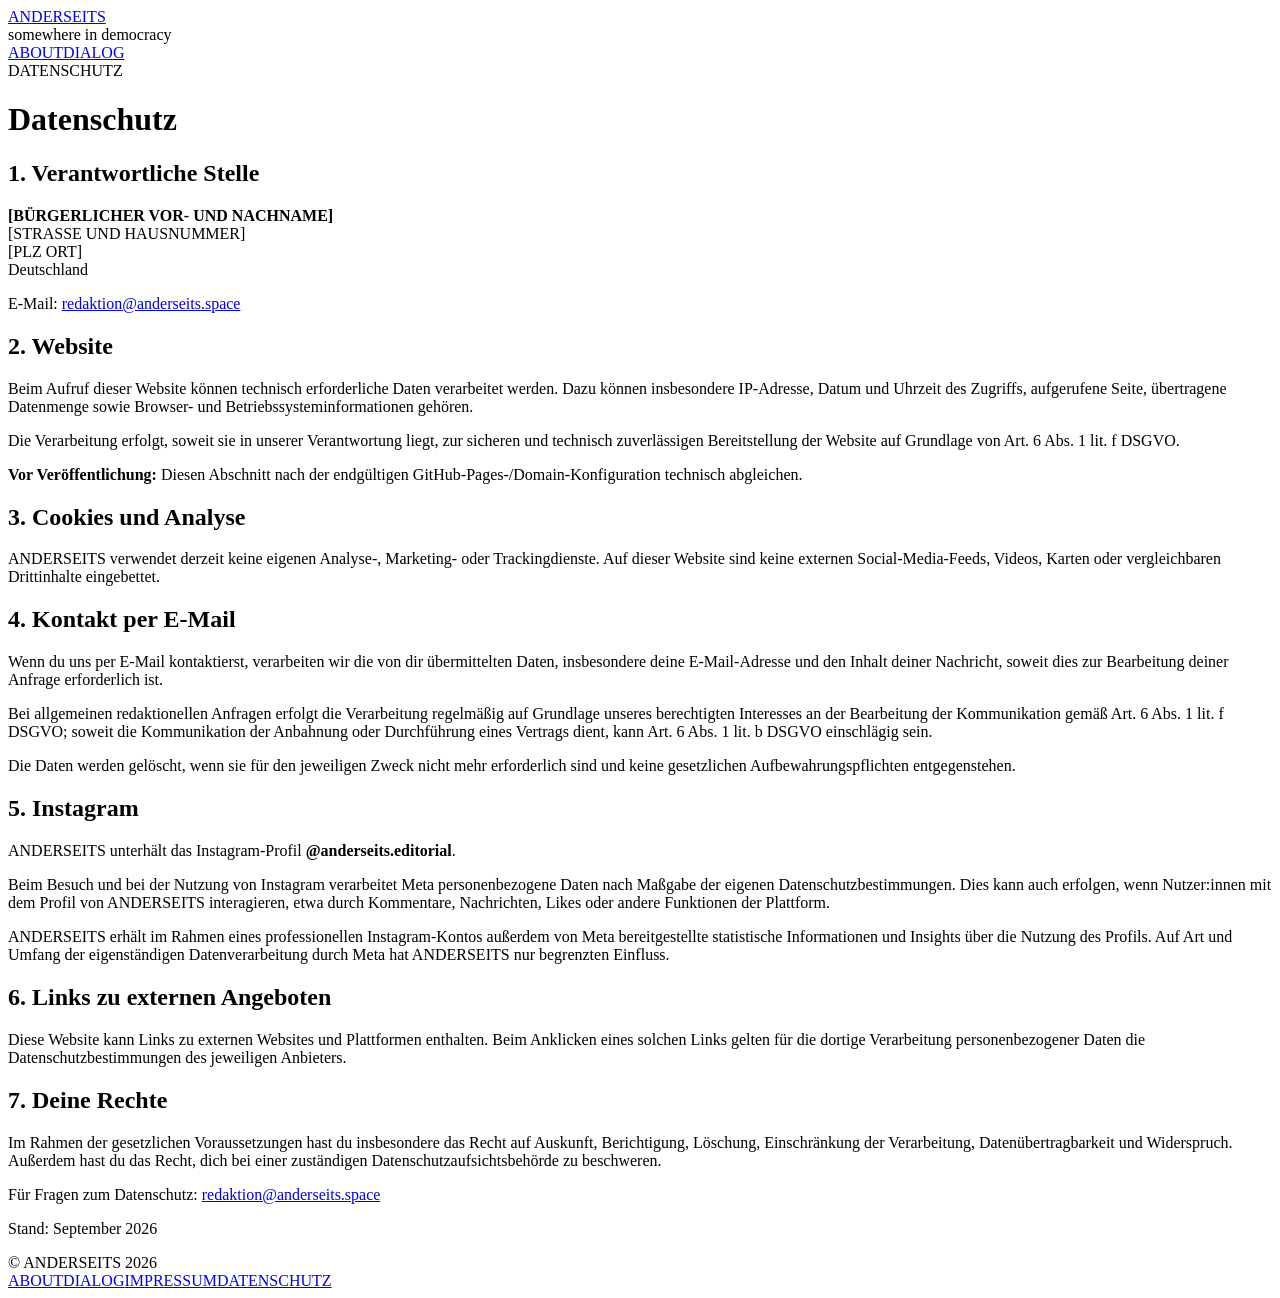
==== datenschutz.html @ 12f21741 "Add files via upload" ====
<!doctype html><html lang="de"><head><meta charset="utf-8"><meta name="viewport" content="width=device-width,initial-scale=1"><title>DATENSCHUTZ — ANDERSEITS</title><meta name="description" content="ANDERSEITS — Politik, Demokratie & Zusammenleben. Politik nicht als Nachrichtenstrom, sondern als Denkraum."><link rel="stylesheet" href="css/style.css"></head><body><div class="site-shell">
<header><div class="wrap brandline"><div><a href="index.html" class="brand">ANDERSEITS</a><div class="kicker">somewhere in democracy</div></div><nav class="nav"><a href="about.html">ABOUT</a><a href="dialog.html">DIALOG</a></nav></div></header>
<main>
<div class="wrap prose"><div class="eyebrow">DATENSCHUTZ</div><h1>Datenschutz</h1><div class="rule"></div><h2>1. Verantwortliche Stelle</h2><p><strong>[BÜRGERLICHER VOR- UND NACHNAME]</strong><br>[STRASSE UND HAUSNUMMER]<br>[PLZ ORT]<br>Deutschland</p><p>E-Mail: <a href="mailto:redaktion@anderseits.space">redaktion@anderseits.space</a></p><h2>2. Website</h2><p>Beim Aufruf dieser Website können technisch erforderliche Daten verarbeitet werden. Dazu können insbesondere IP-Adresse, Datum und Uhrzeit des Zugriffs, aufgerufene Seite, übertragene Datenmenge sowie Browser- und Betriebssysteminformationen gehören.</p><p>Die Verarbeitung erfolgt, soweit sie in unserer Verantwortung liegt, zur sicheren und technisch zuverlässigen Bereitstellung der Website auf Grundlage von Art. 6 Abs. 1 lit. f DSGVO.</p><p class="small"><strong>Vor Veröffentlichung:</strong> Diesen Abschnitt nach der endgültigen GitHub-Pages-/Domain-Konfiguration technisch abgleichen.</p><h2>3. Cookies und Analyse</h2><p>ANDERSEITS verwendet derzeit keine eigenen Analyse-, Marketing- oder Trackingdienste. Auf dieser Website sind keine externen Social-Media-Feeds, Videos, Karten oder vergleichbaren Drittinhalte eingebettet.</p><h2>4. Kontakt per E-Mail</h2><p>Wenn du uns per E-Mail kontaktierst, verarbeiten wir die von dir übermittelten Daten, insbesondere deine E-Mail-Adresse und den Inhalt deiner Nachricht, soweit dies zur Bearbeitung deiner Anfrage erforderlich ist.</p><p>Bei allgemeinen redaktionellen Anfragen erfolgt die Verarbeitung regelmäßig auf Grundlage unseres berechtigten Interesses an der Bearbeitung der Kommunikation gemäß Art. 6 Abs. 1 lit. f DSGVO; soweit die Kommunikation der Anbahnung oder Durchführung eines Vertrags dient, kann Art. 6 Abs. 1 lit. b DSGVO einschlägig sein.</p><p>Die Daten werden gelöscht, wenn sie für den jeweiligen Zweck nicht mehr erforderlich sind und keine gesetzlichen Aufbewahrungspflichten entgegenstehen.</p><h2>5. Instagram</h2><p>ANDERSEITS unterhält das Instagram-Profil <strong>@anderseits.editorial</strong>.</p><p>Beim Besuch und bei der Nutzung von Instagram verarbeitet Meta personenbezogene Daten nach Maßgabe der eigenen Datenschutzbestimmungen. Dies kann auch erfolgen, wenn Nutzer:innen mit dem Profil von ANDERSEITS interagieren, etwa durch Kommentare, Nachrichten, Likes oder andere Funktionen der Plattform.</p><p>ANDERSEITS erhält im Rahmen eines professionellen Instagram-Kontos außerdem von Meta bereitgestellte statistische Informationen und Insights über die Nutzung des Profils. Auf Art und Umfang der eigenständigen Datenverarbeitung durch Meta hat ANDERSEITS nur begrenzten Einfluss.</p><h2>6. Links zu externen Angeboten</h2><p>Diese Website kann Links zu externen Websites und Plattformen enthalten. Beim Anklicken eines solchen Links gelten für die dortige Verarbeitung personenbezogener Daten die Datenschutzbestimmungen des jeweiligen Anbieters.</p><h2>7. Deine Rechte</h2><p>Im Rahmen der gesetzlichen Voraussetzungen hast du insbesondere das Recht auf Auskunft, Berichtigung, Löschung, Einschränkung der Verarbeitung, Datenübertragbarkeit und Widerspruch. Außerdem hast du das Recht, dich bei einer zuständigen Datenschutzaufsichtsbehörde zu beschweren.</p><p>Für Fragen zum Datenschutz: <a href="mailto:redaktion@anderseits.space">redaktion@anderseits.space</a></p><p class="small">Stand: September 2026</p></div>
</main>
<footer class="wrap footer"><div>© ANDERSEITS 2026</div><div class="footer-links"><a href="about.html">ABOUT</a><a href="dialog.html">DIALOG</a><a href="impressum.html">IMPRESSUM</a><a href="datenschutz.html">DATENSCHUTZ</a></div></footer>
</div></body></html>
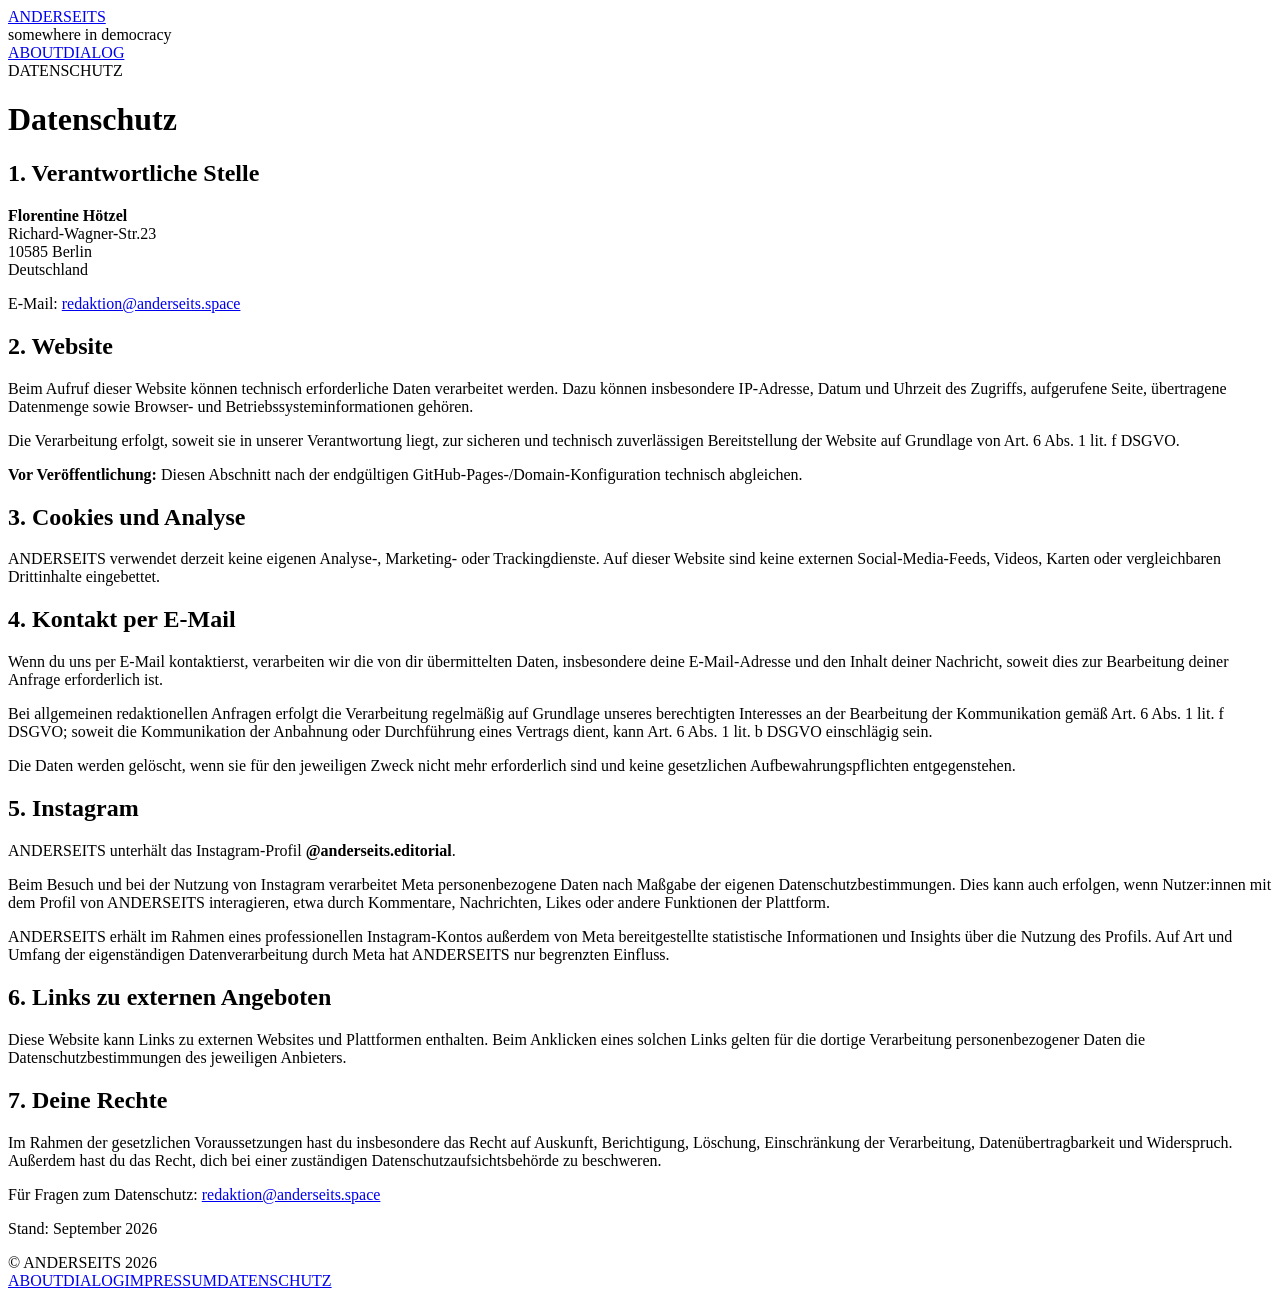
==== commit 46ec7522: "Update privacy policy with contact details" ====
--- a/datenschutz.html
+++ b/datenschutz.html
@@ -1,7 +1,7 @@
 <!doctype html><html lang="de"><head><meta charset="utf-8"><meta name="viewport" content="width=device-width,initial-scale=1"><title>DATENSCHUTZ — ANDERSEITS</title><meta name="description" content="ANDERSEITS — Politik, Demokratie & Zusammenleben. Politik nicht als Nachrichtenstrom, sondern als Denkraum."><link rel="stylesheet" href="css/style.css"></head><body><div class="site-shell">
 <header><div class="wrap brandline"><div><a href="index.html" class="brand">ANDERSEITS</a><div class="kicker">somewhere in democracy</div></div><nav class="nav"><a href="about.html">ABOUT</a><a href="dialog.html">DIALOG</a></nav></div></header>
 <main>
-<div class="wrap prose"><div class="eyebrow">DATENSCHUTZ</div><h1>Datenschutz</h1><div class="rule"></div><h2>1. Verantwortliche Stelle</h2><p><strong>[BÜRGERLICHER VOR- UND NACHNAME]</strong><br>[STRASSE UND HAUSNUMMER]<br>[PLZ ORT]<br>Deutschland</p><p>E-Mail: <a href="mailto:redaktion@anderseits.space">redaktion@anderseits.space</a></p><h2>2. Website</h2><p>Beim Aufruf dieser Website können technisch erforderliche Daten verarbeitet werden. Dazu können insbesondere IP-Adresse, Datum und Uhrzeit des Zugriffs, aufgerufene Seite, übertragene Datenmenge sowie Browser- und Betriebssysteminformationen gehören.</p><p>Die Verarbeitung erfolgt, soweit sie in unserer Verantwortung liegt, zur sicheren und technisch zuverlässigen Bereitstellung der Website auf Grundlage von Art. 6 Abs. 1 lit. f DSGVO.</p><p class="small"><strong>Vor Veröffentlichung:</strong> Diesen Abschnitt nach der endgültigen GitHub-Pages-/Domain-Konfiguration technisch abgleichen.</p><h2>3. Cookies und Analyse</h2><p>ANDERSEITS verwendet derzeit keine eigenen Analyse-, Marketing- oder Trackingdienste. Auf dieser Website sind keine externen Social-Media-Feeds, Videos, Karten oder vergleichbaren Drittinhalte eingebettet.</p><h2>4. Kontakt per E-Mail</h2><p>Wenn du uns per E-Mail kontaktierst, verarbeiten wir die von dir übermittelten Daten, insbesondere deine E-Mail-Adresse und den Inhalt deiner Nachricht, soweit dies zur Bearbeitung deiner Anfrage erforderlich ist.</p><p>Bei allgemeinen redaktionellen Anfragen erfolgt die Verarbeitung regelmäßig auf Grundlage unseres berechtigten Interesses an der Bearbeitung der Kommunikation gemäß Art. 6 Abs. 1 lit. f DSGVO; soweit die Kommunikation der Anbahnung oder Durchführung eines Vertrags dient, kann Art. 6 Abs. 1 lit. b DSGVO einschlägig sein.</p><p>Die Daten werden gelöscht, wenn sie für den jeweiligen Zweck nicht mehr erforderlich sind und keine gesetzlichen Aufbewahrungspflichten entgegenstehen.</p><h2>5. Instagram</h2><p>ANDERSEITS unterhält das Instagram-Profil <strong>@anderseits.editorial</strong>.</p><p>Beim Besuch und bei der Nutzung von Instagram verarbeitet Meta personenbezogene Daten nach Maßgabe der eigenen Datenschutzbestimmungen. Dies kann auch erfolgen, wenn Nutzer:innen mit dem Profil von ANDERSEITS interagieren, etwa durch Kommentare, Nachrichten, Likes oder andere Funktionen der Plattform.</p><p>ANDERSEITS erhält im Rahmen eines professionellen Instagram-Kontos außerdem von Meta bereitgestellte statistische Informationen und Insights über die Nutzung des Profils. Auf Art und Umfang der eigenständigen Datenverarbeitung durch Meta hat ANDERSEITS nur begrenzten Einfluss.</p><h2>6. Links zu externen Angeboten</h2><p>Diese Website kann Links zu externen Websites und Plattformen enthalten. Beim Anklicken eines solchen Links gelten für die dortige Verarbeitung personenbezogener Daten die Datenschutzbestimmungen des jeweiligen Anbieters.</p><h2>7. Deine Rechte</h2><p>Im Rahmen der gesetzlichen Voraussetzungen hast du insbesondere das Recht auf Auskunft, Berichtigung, Löschung, Einschränkung der Verarbeitung, Datenübertragbarkeit und Widerspruch. Außerdem hast du das Recht, dich bei einer zuständigen Datenschutzaufsichtsbehörde zu beschweren.</p><p>Für Fragen zum Datenschutz: <a href="mailto:redaktion@anderseits.space">redaktion@anderseits.space</a></p><p class="small">Stand: September 2026</p></div>
+<div class="wrap prose"><div class="eyebrow">DATENSCHUTZ</div><h1>Datenschutz</h1><div class="rule"></div><h2>1. Verantwortliche Stelle</h2><p><strong>Florentine Hötzel</strong><br>Richard-Wagner-Str.23<br>10585 Berlin<br>Deutschland</p><p>E-Mail: <a href="mailto:redaktion@anderseits.space">redaktion@anderseits.space</a></p><h2>2. Website</h2><p>Beim Aufruf dieser Website können technisch erforderliche Daten verarbeitet werden. Dazu können insbesondere IP-Adresse, Datum und Uhrzeit des Zugriffs, aufgerufene Seite, übertragene Datenmenge sowie Browser- und Betriebssysteminformationen gehören.</p><p>Die Verarbeitung erfolgt, soweit sie in unserer Verantwortung liegt, zur sicheren und technisch zuverlässigen Bereitstellung der Website auf Grundlage von Art. 6 Abs. 1 lit. f DSGVO.</p><p class="small"><strong>Vor Veröffentlichung:</strong> Diesen Abschnitt nach der endgültigen GitHub-Pages-/Domain-Konfiguration technisch abgleichen.</p><h2>3. Cookies und Analyse</h2><p>ANDERSEITS verwendet derzeit keine eigenen Analyse-, Marketing- oder Trackingdienste. Auf dieser Website sind keine externen Social-Media-Feeds, Videos, Karten oder vergleichbaren Drittinhalte eingebettet.</p><h2>4. Kontakt per E-Mail</h2><p>Wenn du uns per E-Mail kontaktierst, verarbeiten wir die von dir übermittelten Daten, insbesondere deine E-Mail-Adresse und den Inhalt deiner Nachricht, soweit dies zur Bearbeitung deiner Anfrage erforderlich ist.</p><p>Bei allgemeinen redaktionellen Anfragen erfolgt die Verarbeitung regelmäßig auf Grundlage unseres berechtigten Interesses an der Bearbeitung der Kommunikation gemäß Art. 6 Abs. 1 lit. f DSGVO; soweit die Kommunikation der Anbahnung oder Durchführung eines Vertrags dient, kann Art. 6 Abs. 1 lit. b DSGVO einschlägig sein.</p><p>Die Daten werden gelöscht, wenn sie für den jeweiligen Zweck nicht mehr erforderlich sind und keine gesetzlichen Aufbewahrungspflichten entgegenstehen.</p><h2>5. Instagram</h2><p>ANDERSEITS unterhält das Instagram-Profil <strong>@anderseits.editorial</strong>.</p><p>Beim Besuch und bei der Nutzung von Instagram verarbeitet Meta personenbezogene Daten nach Maßgabe der eigenen Datenschutzbestimmungen. Dies kann auch erfolgen, wenn Nutzer:innen mit dem Profil von ANDERSEITS interagieren, etwa durch Kommentare, Nachrichten, Likes oder andere Funktionen der Plattform.</p><p>ANDERSEITS erhält im Rahmen eines professionellen Instagram-Kontos außerdem von Meta bereitgestellte statistische Informationen und Insights über die Nutzung des Profils. Auf Art und Umfang der eigenständigen Datenverarbeitung durch Meta hat ANDERSEITS nur begrenzten Einfluss.</p><h2>6. Links zu externen Angeboten</h2><p>Diese Website kann Links zu externen Websites und Plattformen enthalten. Beim Anklicken eines solchen Links gelten für die dortige Verarbeitung personenbezogener Daten die Datenschutzbestimmungen des jeweiligen Anbieters.</p><h2>7. Deine Rechte</h2><p>Im Rahmen der gesetzlichen Voraussetzungen hast du insbesondere das Recht auf Auskunft, Berichtigung, Löschung, Einschränkung der Verarbeitung, Datenübertragbarkeit und Widerspruch. Außerdem hast du das Recht, dich bei einer zuständigen Datenschutzaufsichtsbehörde zu beschweren.</p><p>Für Fragen zum Datenschutz: <a href="mailto:redaktion@anderseits.space">redaktion@anderseits.space</a></p><p class="small">Stand: September 2026</p></div>
 </main>
 <footer class="wrap footer"><div>© ANDERSEITS 2026</div><div class="footer-links"><a href="about.html">ABOUT</a><a href="dialog.html">DIALOG</a><a href="impressum.html">IMPRESSUM</a><a href="datenschutz.html">DATENSCHUTZ</a></div></footer>
-</div></body></html>+</div></body></html>
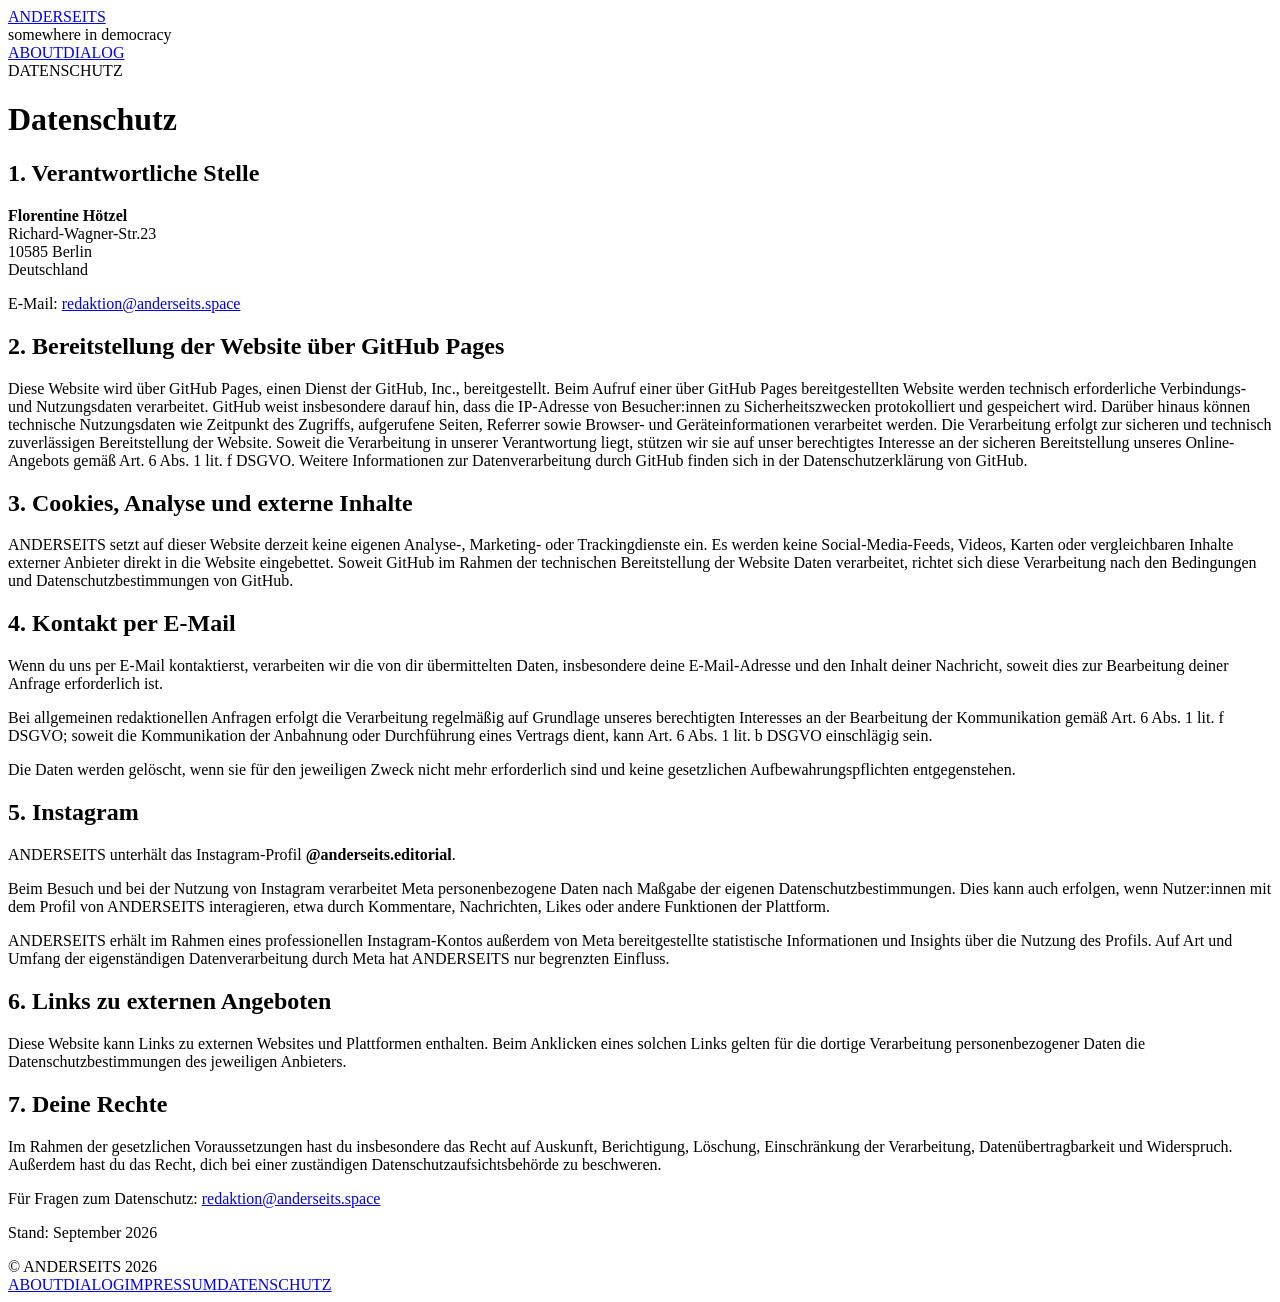
==== commit 26c45c97: "Revise privacy policy for GitHub Pages compliance Updated the privacy policy section to include info" ====
--- a/datenschutz.html
+++ b/datenschutz.html
@@ -1,7 +1,12 @@
 <!doctype html><html lang="de"><head><meta charset="utf-8"><meta name="viewport" content="width=device-width,initial-scale=1"><title>DATENSCHUTZ — ANDERSEITS</title><meta name="description" content="ANDERSEITS — Politik, Demokratie & Zusammenleben. Politik nicht als Nachrichtenstrom, sondern als Denkraum."><link rel="stylesheet" href="css/style.css"></head><body><div class="site-shell">
 <header><div class="wrap brandline"><div><a href="index.html" class="brand">ANDERSEITS</a><div class="kicker">somewhere in democracy</div></div><nav class="nav"><a href="about.html">ABOUT</a><a href="dialog.html">DIALOG</a></nav></div></header>
 <main>
-<div class="wrap prose"><div class="eyebrow">DATENSCHUTZ</div><h1>Datenschutz</h1><div class="rule"></div><h2>1. Verantwortliche Stelle</h2><p><strong>Florentine Hötzel</strong><br>Richard-Wagner-Str.23<br>10585 Berlin<br>Deutschland</p><p>E-Mail: <a href="mailto:redaktion@anderseits.space">redaktion@anderseits.space</a></p><h2>2. Website</h2><p>Beim Aufruf dieser Website können technisch erforderliche Daten verarbeitet werden. Dazu können insbesondere IP-Adresse, Datum und Uhrzeit des Zugriffs, aufgerufene Seite, übertragene Datenmenge sowie Browser- und Betriebssysteminformationen gehören.</p><p>Die Verarbeitung erfolgt, soweit sie in unserer Verantwortung liegt, zur sicheren und technisch zuverlässigen Bereitstellung der Website auf Grundlage von Art. 6 Abs. 1 lit. f DSGVO.</p><p class="small"><strong>Vor Veröffentlichung:</strong> Diesen Abschnitt nach der endgültigen GitHub-Pages-/Domain-Konfiguration technisch abgleichen.</p><h2>3. Cookies und Analyse</h2><p>ANDERSEITS verwendet derzeit keine eigenen Analyse-, Marketing- oder Trackingdienste. Auf dieser Website sind keine externen Social-Media-Feeds, Videos, Karten oder vergleichbaren Drittinhalte eingebettet.</p><h2>4. Kontakt per E-Mail</h2><p>Wenn du uns per E-Mail kontaktierst, verarbeiten wir die von dir übermittelten Daten, insbesondere deine E-Mail-Adresse und den Inhalt deiner Nachricht, soweit dies zur Bearbeitung deiner Anfrage erforderlich ist.</p><p>Bei allgemeinen redaktionellen Anfragen erfolgt die Verarbeitung regelmäßig auf Grundlage unseres berechtigten Interesses an der Bearbeitung der Kommunikation gemäß Art. 6 Abs. 1 lit. f DSGVO; soweit die Kommunikation der Anbahnung oder Durchführung eines Vertrags dient, kann Art. 6 Abs. 1 lit. b DSGVO einschlägig sein.</p><p>Die Daten werden gelöscht, wenn sie für den jeweiligen Zweck nicht mehr erforderlich sind und keine gesetzlichen Aufbewahrungspflichten entgegenstehen.</p><h2>5. Instagram</h2><p>ANDERSEITS unterhält das Instagram-Profil <strong>@anderseits.editorial</strong>.</p><p>Beim Besuch und bei der Nutzung von Instagram verarbeitet Meta personenbezogene Daten nach Maßgabe der eigenen Datenschutzbestimmungen. Dies kann auch erfolgen, wenn Nutzer:innen mit dem Profil von ANDERSEITS interagieren, etwa durch Kommentare, Nachrichten, Likes oder andere Funktionen der Plattform.</p><p>ANDERSEITS erhält im Rahmen eines professionellen Instagram-Kontos außerdem von Meta bereitgestellte statistische Informationen und Insights über die Nutzung des Profils. Auf Art und Umfang der eigenständigen Datenverarbeitung durch Meta hat ANDERSEITS nur begrenzten Einfluss.</p><h2>6. Links zu externen Angeboten</h2><p>Diese Website kann Links zu externen Websites und Plattformen enthalten. Beim Anklicken eines solchen Links gelten für die dortige Verarbeitung personenbezogener Daten die Datenschutzbestimmungen des jeweiligen Anbieters.</p><h2>7. Deine Rechte</h2><p>Im Rahmen der gesetzlichen Voraussetzungen hast du insbesondere das Recht auf Auskunft, Berichtigung, Löschung, Einschränkung der Verarbeitung, Datenübertragbarkeit und Widerspruch. Außerdem hast du das Recht, dich bei einer zuständigen Datenschutzaufsichtsbehörde zu beschweren.</p><p>Für Fragen zum Datenschutz: <a href="mailto:redaktion@anderseits.space">redaktion@anderseits.space</a></p><p class="small">Stand: September 2026</p></div>
+<div class="wrap prose"><div class="eyebrow">DATENSCHUTZ</div><h1>Datenschutz</h1><div class="rule"></div><h2>1. Verantwortliche Stelle</h2><p><strong>Florentine Hötzel</strong><br>Richard-Wagner-Str.23<br>10585 Berlin<br>Deutschland</p><p>E-Mail: <a href="mailto:redaktion@anderseits.space">redaktion@anderseits.space</a></p><h2>2. Bereitstellung der Website über GitHub Pages</h2><p>Diese Website wird über GitHub Pages, einen Dienst der GitHub, Inc., bereitgestellt.
+Beim Aufruf einer über GitHub Pages bereitgestellten Website werden technisch erforderliche Verbindungs- und Nutzungsdaten verarbeitet. GitHub weist insbesondere darauf hin, dass die IP-Adresse von Besucher:innen zu Sicherheitszwecken protokolliert und gespeichert wird. Darüber hinaus können technische Nutzungsdaten wie Zeitpunkt des Zugriffs, aufgerufene Seiten, Referrer sowie Browser- und Geräteinformationen verarbeitet werden.
+Die Verarbeitung erfolgt zur sicheren und technisch zuverlässigen Bereitstellung der Website. Soweit die Verarbeitung in unserer Verantwortung liegt, stützen wir sie auf unser berechtigtes Interesse an der sicheren Bereitstellung unseres Online-Angebots gemäß Art. 6 Abs. 1 lit. f DSGVO.
+Weitere Informationen zur Datenverarbeitung durch GitHub finden sich in der Datenschutzerklärung von GitHub.</p><h2>3. Cookies, Analyse und externe Inhalte</h2><p>ANDERSEITS setzt auf dieser Website derzeit keine eigenen Analyse-, Marketing- oder Trackingdienste ein.
+Es werden keine Social-Media-Feeds, Videos, Karten oder vergleichbaren Inhalte externer Anbieter direkt in die Website eingebettet.
+Soweit GitHub im Rahmen der technischen Bereitstellung der Website Daten verarbeitet, richtet sich diese Verarbeitung nach den Bedingungen und Datenschutzbestimmungen von GitHub.</p><h2>4. Kontakt per E-Mail</h2><p>Wenn du uns per E-Mail kontaktierst, verarbeiten wir die von dir übermittelten Daten, insbesondere deine E-Mail-Adresse und den Inhalt deiner Nachricht, soweit dies zur Bearbeitung deiner Anfrage erforderlich ist.</p><p>Bei allgemeinen redaktionellen Anfragen erfolgt die Verarbeitung regelmäßig auf Grundlage unseres berechtigten Interesses an der Bearbeitung der Kommunikation gemäß Art. 6 Abs. 1 lit. f DSGVO; soweit die Kommunikation der Anbahnung oder Durchführung eines Vertrags dient, kann Art. 6 Abs. 1 lit. b DSGVO einschlägig sein.</p><p>Die Daten werden gelöscht, wenn sie für den jeweiligen Zweck nicht mehr erforderlich sind und keine gesetzlichen Aufbewahrungspflichten entgegenstehen.</p><h2>5. Instagram</h2><p>ANDERSEITS unterhält das Instagram-Profil <strong>@anderseits.editorial</strong>.</p><p>Beim Besuch und bei der Nutzung von Instagram verarbeitet Meta personenbezogene Daten nach Maßgabe der eigenen Datenschutzbestimmungen. Dies kann auch erfolgen, wenn Nutzer:innen mit dem Profil von ANDERSEITS interagieren, etwa durch Kommentare, Nachrichten, Likes oder andere Funktionen der Plattform.</p><p>ANDERSEITS erhält im Rahmen eines professionellen Instagram-Kontos außerdem von Meta bereitgestellte statistische Informationen und Insights über die Nutzung des Profils. Auf Art und Umfang der eigenständigen Datenverarbeitung durch Meta hat ANDERSEITS nur begrenzten Einfluss.</p><h2>6. Links zu externen Angeboten</h2><p>Diese Website kann Links zu externen Websites und Plattformen enthalten. Beim Anklicken eines solchen Links gelten für die dortige Verarbeitung personenbezogener Daten die Datenschutzbestimmungen des jeweiligen Anbieters.</p><h2>7. Deine Rechte</h2><p>Im Rahmen der gesetzlichen Voraussetzungen hast du insbesondere das Recht auf Auskunft, Berichtigung, Löschung, Einschränkung der Verarbeitung, Datenübertragbarkeit und Widerspruch. Außerdem hast du das Recht, dich bei einer zuständigen Datenschutzaufsichtsbehörde zu beschweren.</p><p>Für Fragen zum Datenschutz: <a href="mailto:redaktion@anderseits.space">redaktion@anderseits.space</a></p><p class="small">Stand: September 2026</p></div>
 </main>
 <footer class="wrap footer"><div>© ANDERSEITS 2026</div><div class="footer-links"><a href="about.html">ABOUT</a><a href="dialog.html">DIALOG</a><a href="impressum.html">IMPRESSUM</a><a href="datenschutz.html">DATENSCHUTZ</a></div></footer>
 </div></body></html>
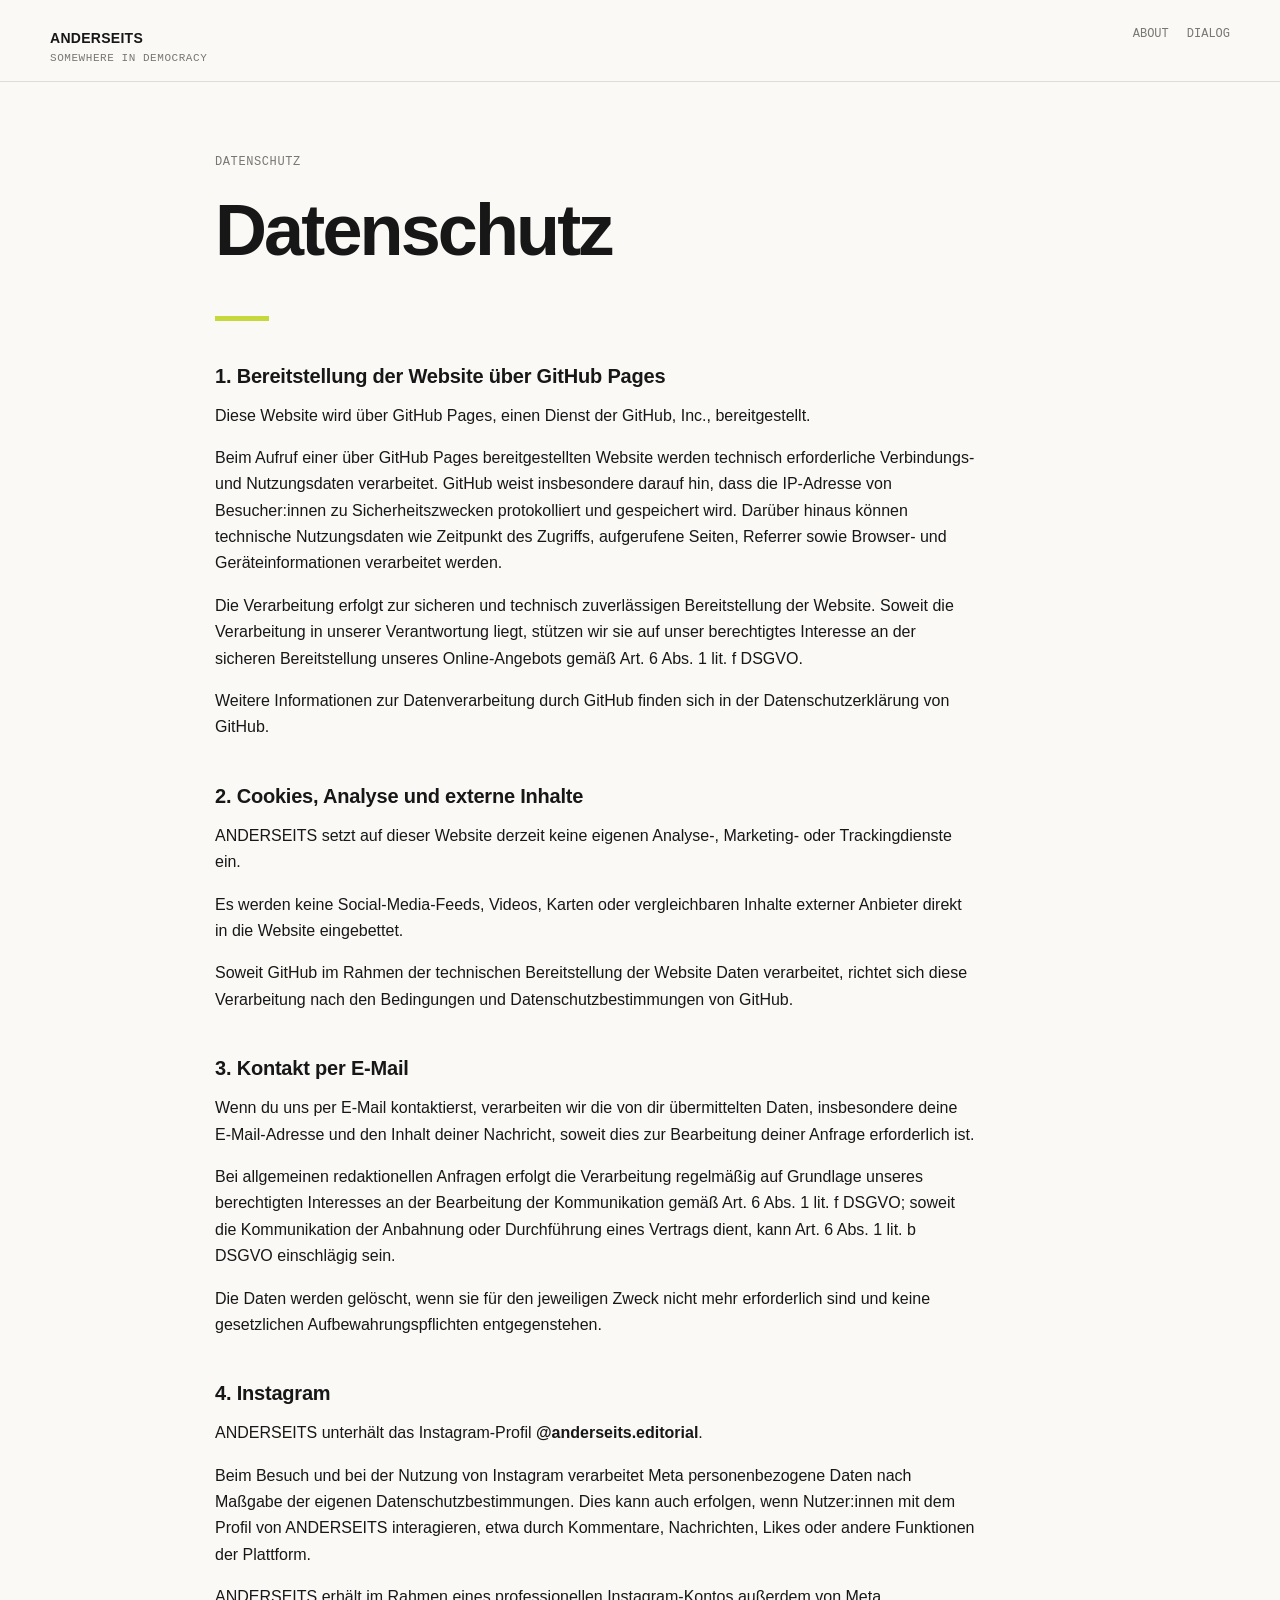
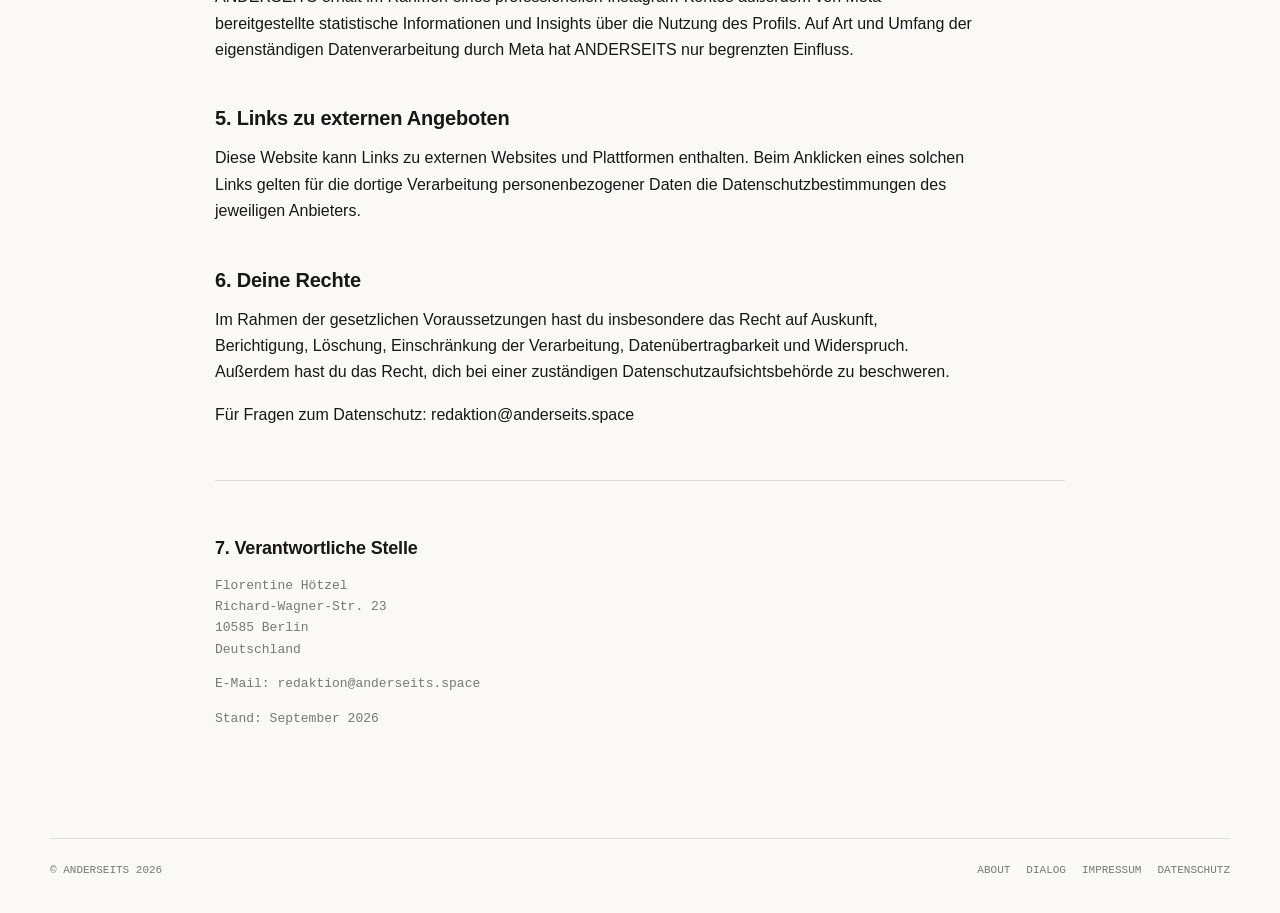
==== commit 749161dc: "Add files via upload" ====
--- a/datenschutz.html
+++ b/datenschutz.html
@@ -1,12 +1,66 @@
-<!doctype html><html lang="de"><head><meta charset="utf-8"><meta name="viewport" content="width=device-width,initial-scale=1"><title>DATENSCHUTZ — ANDERSEITS</title><meta name="description" content="ANDERSEITS — Politik, Demokratie & Zusammenleben. Politik nicht als Nachrichtenstrom, sondern als Denkraum."><link rel="stylesheet" href="css/style.css"></head><body><div class="site-shell">
-<header><div class="wrap brandline"><div><a href="index.html" class="brand">ANDERSEITS</a><div class="kicker">somewhere in democracy</div></div><nav class="nav"><a href="about.html">ABOUT</a><a href="dialog.html">DIALOG</a></nav></div></header>
+<!doctype html>
+<html lang="de">
+<head>
+<meta charset="utf-8">
+<meta name="viewport" content="width=device-width,initial-scale=1">
+<title>DATENSCHUTZ — ANDERSEITS</title>
+<meta name="description" content="ANDERSEITS — Politik, Demokratie & Zusammenleben. Politik nicht als Nachrichtenstrom, sondern als Denkraum.">
+<link rel="stylesheet" href="css/style.css">
+<style>
+  .legal p {font-size:16px;line-height:1.65;max-width:760px}
+  .legal h2 {font-size:20px;line-height:1.3;margin-top:42px;margin-bottom:14px;letter-spacing:-.01em}
+  .legal .legal-meta {margin-top:52px;padding-top:28px;border-top:1px solid rgba(23,23,23,.12);color:var(--grey);font-family:"Geist Mono","SFMono-Regular",Consolas,"Liberation Mono",monospace}
+  .legal .legal-meta p {font-size:13px;line-height:1.65}
+  .legal .legal-meta h2 {color:var(--ink);font-family:Inter,"Helvetica Neue",Arial,sans-serif;font-size:18px;margin-top:28px}
+</style>
+</head>
+<body>
+<div class="site-shell">
+<header>
+  <div class="wrap brandline">
+    <div>
+      <a href="index.html" class="brand">ANDERSEITS</a>
+      <div class="kicker">somewhere in democracy</div>
+    </div>
+    <nav class="nav"><a href="about.html">ABOUT</a><a href="dialog.html">DIALOG</a></nav>
+  </div>
+</header>
 <main>
-<div class="wrap prose"><div class="eyebrow">DATENSCHUTZ</div><h1>Datenschutz</h1><div class="rule"></div><h2>1. Verantwortliche Stelle</h2><p><strong>Florentine Hötzel</strong><br>Richard-Wagner-Str.23<br>10585 Berlin<br>Deutschland</p><p>E-Mail: <a href="mailto:redaktion@anderseits.space">redaktion@anderseits.space</a></p><h2>2. Bereitstellung der Website über GitHub Pages</h2><p>Diese Website wird über GitHub Pages, einen Dienst der GitHub, Inc., bereitgestellt.
-Beim Aufruf einer über GitHub Pages bereitgestellten Website werden technisch erforderliche Verbindungs- und Nutzungsdaten verarbeitet. GitHub weist insbesondere darauf hin, dass die IP-Adresse von Besucher:innen zu Sicherheitszwecken protokolliert und gespeichert wird. Darüber hinaus können technische Nutzungsdaten wie Zeitpunkt des Zugriffs, aufgerufene Seiten, Referrer sowie Browser- und Geräteinformationen verarbeitet werden.
-Die Verarbeitung erfolgt zur sicheren und technisch zuverlässigen Bereitstellung der Website. Soweit die Verarbeitung in unserer Verantwortung liegt, stützen wir sie auf unser berechtigtes Interesse an der sicheren Bereitstellung unseres Online-Angebots gemäß Art. 6 Abs. 1 lit. f DSGVO.
-Weitere Informationen zur Datenverarbeitung durch GitHub finden sich in der Datenschutzerklärung von GitHub.</p><h2>3. Cookies, Analyse und externe Inhalte</h2><p>ANDERSEITS setzt auf dieser Website derzeit keine eigenen Analyse-, Marketing- oder Trackingdienste ein.
-Es werden keine Social-Media-Feeds, Videos, Karten oder vergleichbaren Inhalte externer Anbieter direkt in die Website eingebettet.
-Soweit GitHub im Rahmen der technischen Bereitstellung der Website Daten verarbeitet, richtet sich diese Verarbeitung nach den Bedingungen und Datenschutzbestimmungen von GitHub.</p><h2>4. Kontakt per E-Mail</h2><p>Wenn du uns per E-Mail kontaktierst, verarbeiten wir die von dir übermittelten Daten, insbesondere deine E-Mail-Adresse und den Inhalt deiner Nachricht, soweit dies zur Bearbeitung deiner Anfrage erforderlich ist.</p><p>Bei allgemeinen redaktionellen Anfragen erfolgt die Verarbeitung regelmäßig auf Grundlage unseres berechtigten Interesses an der Bearbeitung der Kommunikation gemäß Art. 6 Abs. 1 lit. f DSGVO; soweit die Kommunikation der Anbahnung oder Durchführung eines Vertrags dient, kann Art. 6 Abs. 1 lit. b DSGVO einschlägig sein.</p><p>Die Daten werden gelöscht, wenn sie für den jeweiligen Zweck nicht mehr erforderlich sind und keine gesetzlichen Aufbewahrungspflichten entgegenstehen.</p><h2>5. Instagram</h2><p>ANDERSEITS unterhält das Instagram-Profil <strong>@anderseits.editorial</strong>.</p><p>Beim Besuch und bei der Nutzung von Instagram verarbeitet Meta personenbezogene Daten nach Maßgabe der eigenen Datenschutzbestimmungen. Dies kann auch erfolgen, wenn Nutzer:innen mit dem Profil von ANDERSEITS interagieren, etwa durch Kommentare, Nachrichten, Likes oder andere Funktionen der Plattform.</p><p>ANDERSEITS erhält im Rahmen eines professionellen Instagram-Kontos außerdem von Meta bereitgestellte statistische Informationen und Insights über die Nutzung des Profils. Auf Art und Umfang der eigenständigen Datenverarbeitung durch Meta hat ANDERSEITS nur begrenzten Einfluss.</p><h2>6. Links zu externen Angeboten</h2><p>Diese Website kann Links zu externen Websites und Plattformen enthalten. Beim Anklicken eines solchen Links gelten für die dortige Verarbeitung personenbezogener Daten die Datenschutzbestimmungen des jeweiligen Anbieters.</p><h2>7. Deine Rechte</h2><p>Im Rahmen der gesetzlichen Voraussetzungen hast du insbesondere das Recht auf Auskunft, Berichtigung, Löschung, Einschränkung der Verarbeitung, Datenübertragbarkeit und Widerspruch. Außerdem hast du das Recht, dich bei einer zuständigen Datenschutzaufsichtsbehörde zu beschweren.</p><p>Für Fragen zum Datenschutz: <a href="mailto:redaktion@anderseits.space">redaktion@anderseits.space</a></p><p class="small">Stand: September 2026</p></div>
+<div class="wrap prose legal">
+  <div class="eyebrow">DATENSCHUTZ</div>
+  <h1>Datenschutz</h1>
+  <div class="rule"></div>
+  <h2>1. Bereitstellung der Website über GitHub Pages</h2>
+  <p>Diese Website wird über GitHub Pages, einen Dienst der GitHub, Inc., bereitgestellt.</p>
+  <p>Beim Aufruf einer über GitHub Pages bereitgestellten Website werden technisch erforderliche Verbindungs- und Nutzungsdaten verarbeitet. GitHub weist insbesondere darauf hin, dass die IP-Adresse von Besucher:innen zu Sicherheitszwecken protokolliert und gespeichert wird. Darüber hinaus können technische Nutzungsdaten wie Zeitpunkt des Zugriffs, aufgerufene Seiten, Referrer sowie Browser- und Geräteinformationen verarbeitet werden.</p>
+  <p>Die Verarbeitung erfolgt zur sicheren und technisch zuverlässigen Bereitstellung der Website. Soweit die Verarbeitung in unserer Verantwortung liegt, stützen wir sie auf unser berechtigtes Interesse an der sicheren Bereitstellung unseres Online-Angebots gemäß Art. 6 Abs. 1 lit. f DSGVO.</p>
+  <p>Weitere Informationen zur Datenverarbeitung durch GitHub finden sich in der Datenschutzerklärung von GitHub.</p>
+  <h2>2. Cookies, Analyse und externe Inhalte</h2>
+  <p>ANDERSEITS setzt auf dieser Website derzeit keine eigenen Analyse-, Marketing- oder Trackingdienste ein.</p>
+  <p>Es werden keine Social-Media-Feeds, Videos, Karten oder vergleichbaren Inhalte externer Anbieter direkt in die Website eingebettet.</p>
+  <p>Soweit GitHub im Rahmen der technischen Bereitstellung der Website Daten verarbeitet, richtet sich diese Verarbeitung nach den Bedingungen und Datenschutzbestimmungen von GitHub.</p>
+  <h2>3. Kontakt per E-Mail</h2>
+  <p>Wenn du uns per E-Mail kontaktierst, verarbeiten wir die von dir übermittelten Daten, insbesondere deine E-Mail-Adresse und den Inhalt deiner Nachricht, soweit dies zur Bearbeitung deiner Anfrage erforderlich ist.</p>
+  <p>Bei allgemeinen redaktionellen Anfragen erfolgt die Verarbeitung regelmäßig auf Grundlage unseres berechtigten Interesses an der Bearbeitung der Kommunikation gemäß Art. 6 Abs. 1 lit. f DSGVO; soweit die Kommunikation der Anbahnung oder Durchführung eines Vertrags dient, kann Art. 6 Abs. 1 lit. b DSGVO einschlägig sein.</p>
+  <p>Die Daten werden gelöscht, wenn sie für den jeweiligen Zweck nicht mehr erforderlich sind und keine gesetzlichen Aufbewahrungspflichten entgegenstehen.</p>
+  <h2>4. Instagram</h2>
+  <p>ANDERSEITS unterhält das Instagram-Profil <strong>@anderseits.editorial</strong>.</p>
+  <p>Beim Besuch und bei der Nutzung von Instagram verarbeitet Meta personenbezogene Daten nach Maßgabe der eigenen Datenschutzbestimmungen. Dies kann auch erfolgen, wenn Nutzer:innen mit dem Profil von ANDERSEITS interagieren, etwa durch Kommentare, Nachrichten, Likes oder andere Funktionen der Plattform.</p>
+  <p>ANDERSEITS erhält im Rahmen eines professionellen Instagram-Kontos außerdem von Meta bereitgestellte statistische Informationen und Insights über die Nutzung des Profils. Auf Art und Umfang der eigenständigen Datenverarbeitung durch Meta hat ANDERSEITS nur begrenzten Einfluss.</p>
+  <h2>5. Links zu externen Angeboten</h2>
+  <p>Diese Website kann Links zu externen Websites und Plattformen enthalten. Beim Anklicken eines solchen Links gelten für die dortige Verarbeitung personenbezogener Daten die Datenschutzbestimmungen des jeweiligen Anbieters.</p>
+  <h2>6. Deine Rechte</h2>
+  <p>Im Rahmen der gesetzlichen Voraussetzungen hast du insbesondere das Recht auf Auskunft, Berichtigung, Löschung, Einschränkung der Verarbeitung, Datenübertragbarkeit und Widerspruch. Außerdem hast du das Recht, dich bei einer zuständigen Datenschutzaufsichtsbehörde zu beschweren.</p>
+  <p>Für Fragen zum Datenschutz: <a href="mailto:redaktion@anderseits.space">redaktion@anderseits.space</a></p>
+  <div class="legal-meta">
+    <h2>7. Verantwortliche Stelle</h2>
+    <p>Florentine Hötzel<br>Richard-Wagner-Str. 23<br>10585 Berlin<br>Deutschland</p>
+    <p>E-Mail: <a href="mailto:redaktion@anderseits.space">redaktion@anderseits.space</a></p>
+    <p>Stand: September 2026</p>
+  </div>
+</div>
 </main>
 <footer class="wrap footer"><div>© ANDERSEITS 2026</div><div class="footer-links"><a href="about.html">ABOUT</a><a href="dialog.html">DIALOG</a><a href="impressum.html">IMPRESSUM</a><a href="datenschutz.html">DATENSCHUTZ</a></div></footer>
-</div></body></html>
+</div>
+</body>
+</html>
--- a/css/style.css
+++ b/css/style.css
@@ -0,0 +1,36 @@
+
+:root{--ivory:#FAF9F6;--ink:#171717;--grey:#777773;--lime:#C7D83D;--night:#182536;--max:1180px}
+*{box-sizing:border-box} html{scroll-behavior:smooth}
+body{margin:0;background:var(--ivory);color:var(--ink);font-family:Inter,"Helvetica Neue",Arial,sans-serif;line-height:1.45}
+a{color:inherit;text-decoration:none} a:hover{text-decoration:underline;text-underline-offset:.18em}
+.site-shell{min-height:100vh;display:flex;flex-direction:column}
+.wrap{width:min(calc(100% - 40px),var(--max));margin:0 auto}
+header{padding:26px 0 14px;border-bottom:1px solid rgba(23,23,23,.12)}
+.brandline{display:flex;justify-content:space-between;align-items:flex-start;gap:24px}
+.brand{font-size:14px;font-weight:650;letter-spacing:.02em}
+.kicker,.nav,.meta,.footer,.eyebrow{font-family:"Geist Mono","SFMono-Regular",Consolas,"Liberation Mono",monospace}
+.kicker{font-size:11px;color:var(--grey);text-transform:uppercase;letter-spacing:.05em;margin-top:2px}
+.nav{display:flex;gap:18px;flex-wrap:wrap;font-size:12px;color:var(--grey)}
+main{flex:1}
+.hero{padding:clamp(70px,11vw,150px) 0 clamp(70px,9vw,120px);display:grid;grid-template-columns:1.2fr .8fr;gap:48px;align-items:end}
+.eyebrow{font-size:12px;color:var(--grey);letter-spacing:.05em;text-transform:uppercase;margin-bottom:22px}
+h1,h2,h3,p{margin-top:0}
+.hero h1{font-size:clamp(44px,7vw,86px);line-height:.98;letter-spacing:-.045em;max-width:860px;font-weight:600;margin-bottom:28px}
+.hero .sub{font-size:clamp(20px,2.4vw,30px);max-width:650px;margin-bottom:22px}
+.hero .triad{font-family:"Geist Mono","SFMono-Regular",Consolas,monospace;font-size:13px;color:var(--grey);letter-spacing:.02em}
+.symbol{font-size:clamp(120px,18vw,250px);line-height:.75;font-weight:500;letter-spacing:-.14em;text-align:right;white-space:nowrap}
+.lime-mark{display:inline;background:linear-gradient(transparent 62%,var(--lime) 62%,var(--lime) 88%,transparent 88%)}
+.section{padding:72px 0;border-top:1px solid rgba(23,23,23,.12)}
+.grid{display:grid;grid-template-columns:minmax(0,.55fr) minmax(0,1.45fr);gap:56px}
+.section h2{font-size:clamp(30px,4vw,52px);line-height:1.06;letter-spacing:-.03em;font-weight:600}
+.section p,.prose p{font-size:clamp(18px,2vw,23px);max-width:760px}
+.prose{padding:72px 0 96px;max-width:850px}
+.prose h1{font-size:clamp(42px,6vw,72px);line-height:1;letter-spacing:-.04em;margin-bottom:50px}
+.prose h2{font-size:clamp(24px,3vw,36px);margin-top:54px;margin-bottom:16px;letter-spacing:-.02em}
+.prose .small,.small{font-size:15px;color:var(--grey)}
+.rule{width:54px;height:5px;background:var(--lime);margin:30px 0 38px}
+.statement{margin:42px 0;font-size:clamp(26px,3.5vw,42px)!important;line-height:1.12;letter-spacing:-.025em;font-weight:600}
+.contact{margin-top:44px;font-family:"Geist Mono","SFMono-Regular",Consolas,monospace;font-size:14px}
+.footer{padding:24px 0 34px;border-top:1px solid rgba(23,23,23,.12);display:flex;justify-content:space-between;gap:20px;flex-wrap:wrap;font-size:11px;color:var(--grey)}
+.footer-links{display:flex;gap:16px;flex-wrap:wrap}
+@media(max-width:760px){.brandline{display:block}.nav{margin-top:14px}.hero{grid-template-columns:1fr;padding-top:70px}.symbol{text-align:left;margin-top:22px}.grid{grid-template-columns:1fr;gap:18px}.wrap{width:min(calc(100% - 28px),var(--max))}}
